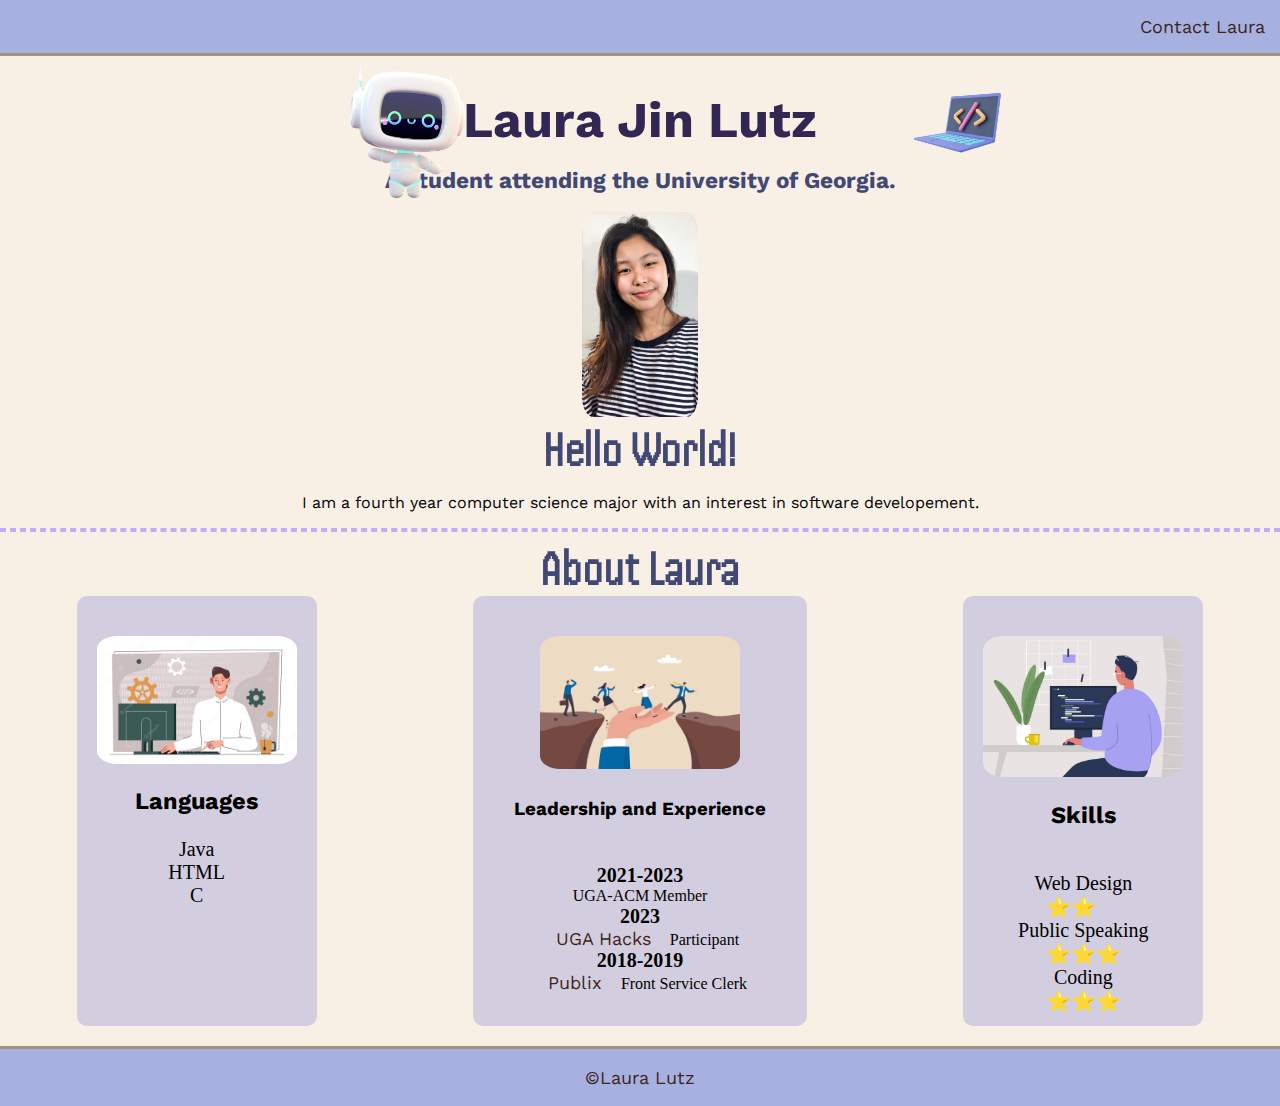
==== index.html @ 6d205edf "Add files via upload" ====
<!DOCTYPE html>
<html lang="en">
<head>
    <meta charset="UTF-8">
    <meta name="viewport" content="width=device-width, initial-scale=1.0">
    <title>Laura Jin Lutz</title>

    <link rel="preconnect" href="https://fonts.googleapis.com">
    <link rel="preconnect" href="https://fonts.gstatic.com" crossorigin>
    <link href="https://fonts.googleapis.com/css2?family=Handjet&family=Noto+Sans+Mahajani&family=Poppins:wght@300&family=Work+Sans&display=swap" rel="stylesheet">

    <link rel="preconnect" href="https://fonts.googleapis.com">
    <link rel="preconnect" href="https://fonts.gstatic.com" crossorigin>
    <link href="https://fonts.googleapis.com/css2?family=Handjet&family=Noto+Sans+Mahajani&display=swap" rel="stylesheet">
    <link rel="stylesheet" href="css/style.css">
    
</head>

<body>
    <nav class="linky">
        <p> 
        <a href="contact.html">Contact Laura</a>
        </p>
    </nav>
    
     <section class="boop">
        <h1> Laura Jin Lutz</h1>
        <h2> A student attending the University of Georgia.</h2>
        <img src="images/Subject.png" width="9%" alt="roboto" class="robot">
        <img src="images/divImgTwo.png" width="9%" alt="laptop" class="laptop">
    </section>  

        <section class="example">
            <img src="images/cvHeadshot.JPG" width="9%" alt="Relative Headshot">

            <h2> Hello World!</h2>
            <p>I am a fourth year computer science major with an interest in software developement.</p>
            <hr>

            <h2>About Laura</h2>

                <div class="three-col">

                    <div class="card">
                        <div class="langText">
                        <img src="images/binaryImg.avif" width="200px" alt="langImg" class="lang">
                        
                            <h3>Languages</h3>
                            <ul>
                                <li>
                                Java
                                </li>
                                <li>
                                HTML 
                                </li>
                                <li>
                                C
                                </li>
                            </ul>
                        </div>
                    </div>

                    <div class="card">
                        <div class="leadText">
                            <img src="images/leadershipImg.jpeg" width="200px" alt="leadImg" class="lead">
                            <h3>Leadership and Experience</h3>
                            <dl>
                            <dt>2021-2023</dt>
                            <dd>UGA-ACM Member</dd>

                            <dt>2023</dt>
                            <dd>
                                <a href="https://ugahacks.com/">UGA Hacks</a> Participant
                            </dd>

                            <dt>2018-2019</dt>
                            <dd>
                            <a href="https://www.publix.com/">Publix</a> Front Service Clerk
                            </dd>
                        </dl>
                        </div>
                     </div>

                    <div class="card">
                        <div class="skillText">
                        <img src="images/skillsImag.jpg" width="200px" alt="skills" class="skill">
                            <h3> Skills</h3>
                            <dl>
                                <dt>Web Design</dt>
                                <dd> ⭐⭐</dd>

                                <dt>Public Speaking</dt>
                                <dd> ⭐⭐⭐</dd>

                                    <dt>Coding</dt>
                                    <dd>⭐⭐⭐</dd>
                            </dl>
                        </div>
                    </div>  
            </div>
    </section>

    <footer>
        <a href="contact.html">&copyLaura Lutz</a>
    </footer>
</body>

</html>
---- css/style.css ----
body {

    text-align: center;
    margin: 0;
    height: 100%;
}


nav {
    background-color: #A6B1E1;
    border-bottom: solid medium #A4907C;
    display: flex;
    justify-content: right;
}

.linky a {
    font-family: 'Handjet', cursive;
    font-family: 'Noto Sans Mahajani', sans-serif;
    font-family: 'Work Sans', sans-serif;
    text-decoration: none;
    font-size: large;
    color: #402218;
    padding: 15px;

}

.linky a:hover {
    color: #9288F8;
}

.boop {
    position: relative;
    background-color: #F8F0E5;
    font-family: 'Handjet', cursive;
    font-family: 'Noto Sans Mahajani', sans-serif;
    font-family: 'Work Sans', sans-serif;
    font-size: 15px; 
    /*padding: 200px 0 0 0;*/
    /*margin: 0px;*/
    display: flex;
    flex-direction: column;
    color: #424874;
    
    
}

.boop h1 {
    margin-bottom: 0px;
    color: #322653;
}

.robot {
    position: absolute;
    top: 10px; 
    left: 350px;
}

.laptop {
    position: absolute;
    top: 5px; 
    left: 900px;
}

footer {
    
    background-color: #A6B1E1;
    border-top: solid medium #A4907C;
    padding: 5px;
    display: flex;
    justify-content: center;

}

 a {
    font-size: large;
    font-family: 'Handjet', cursive;
    font-family: 'Noto Sans Mahajani', sans-serif;
    font-family: 'Work Sans', sans-serif;
    text-decoration: none;
    color: #402218;
    padding: 13px 15px;
}

footer a:hover {
    color: #9288F8;
}

h1{
    font-family: 'Handjet', cursive;
    font-family: 'Noto Sans Mahajani', sans-serif;
    font-family: 'Work Sans', sans-serif;
    font-size: 50px;
    color:black;

}

.example {
    /*padding: 50px 0 0 0;*/
    align-items: center;
    padding-bottom: 20px;
    background-color: #F8F0E5
    
}

hr {
    border-style: dashed;
    border-color: #BEADFA;
    border-width: 2px;
}

.example img {
    border-radius: 10%;
}


.example p {
    font-family: 'Handjet', cursive;
    font-family: 'Noto Sans Mahajani', sans-serif;
    font-family: 'Work Sans', sans-serif;
    
}

ul {
    list-style-type: none;
    padding: 0;
    margin: 0;
    text-align: center;
}

.card {
    box-shadow: 0 4px 8 px 0 rgba(0,0,0,0.2);
    transition: 0.3s;

    padding: 10px;

    border-radius: 10px;

    /*width: 85%;*/
    height: 350px;

    background-color:#D3CEDF;

    padding: 40px 20px;
    text-align: center;
    align-items: center;
}

.card:hover {
    box-shadow: 0 8px 16px 0 rgba(0,0,0,0.2);
}

.langText{
    display: flex;
    align-items: center;
    justify-content: center;
    flex-direction: column;
    font-size: 20px;
}

.leadText{
    display: flex;
    align-items: center;
    justify-content: center;
    flex-direction: column;
    gap: 10px;
}

.leadText dt{
    font-size: 20px;
    font-weight: bold;
    align-items: flex-start;
    
}

.leadText dd{
    flex-wrap: nowrap;
    margin-right: 40px;
    
}

.skillText{
    display: flex;
    align-items: center;
    justify-content: center;
    flex-direction: column;
    font-size: 20px;
}

.skillText dd{
    display: flex;
    flex-grow: 15px;
    margin-right: 40px;
    
}

label {
    display: flex;
    align-items: center;
    font-size: 18px;

}

.three-col {
    position: relative;
    display:grid;
    
    grid-template-columns: 1fr 1fr 1fr;
    justify-content: center;
    align-items: center;

    margin: 50px 50px 30px 50px;

    place-items: center;
    margin: 0 auto;
    height: 100%;
    grid-gap: 50px;
}

.one-col {
    display: flex;
    justify-content: center;
    align-self: center;
    
}

.example h3 {
    font-family: 'Handjet', cursive;
    font-family: 'Noto Sans Mahajani', sans-serif;
    font-family: 'Work Sans', sans-serif;

}


.example h2 {
    margin: 0px;
    font-family: 'Handjet', cursive;
    font-size: 50px;
    /*font-family: 'Noto Sans Mahajani', sans-serif;*/
    color:#424874
}
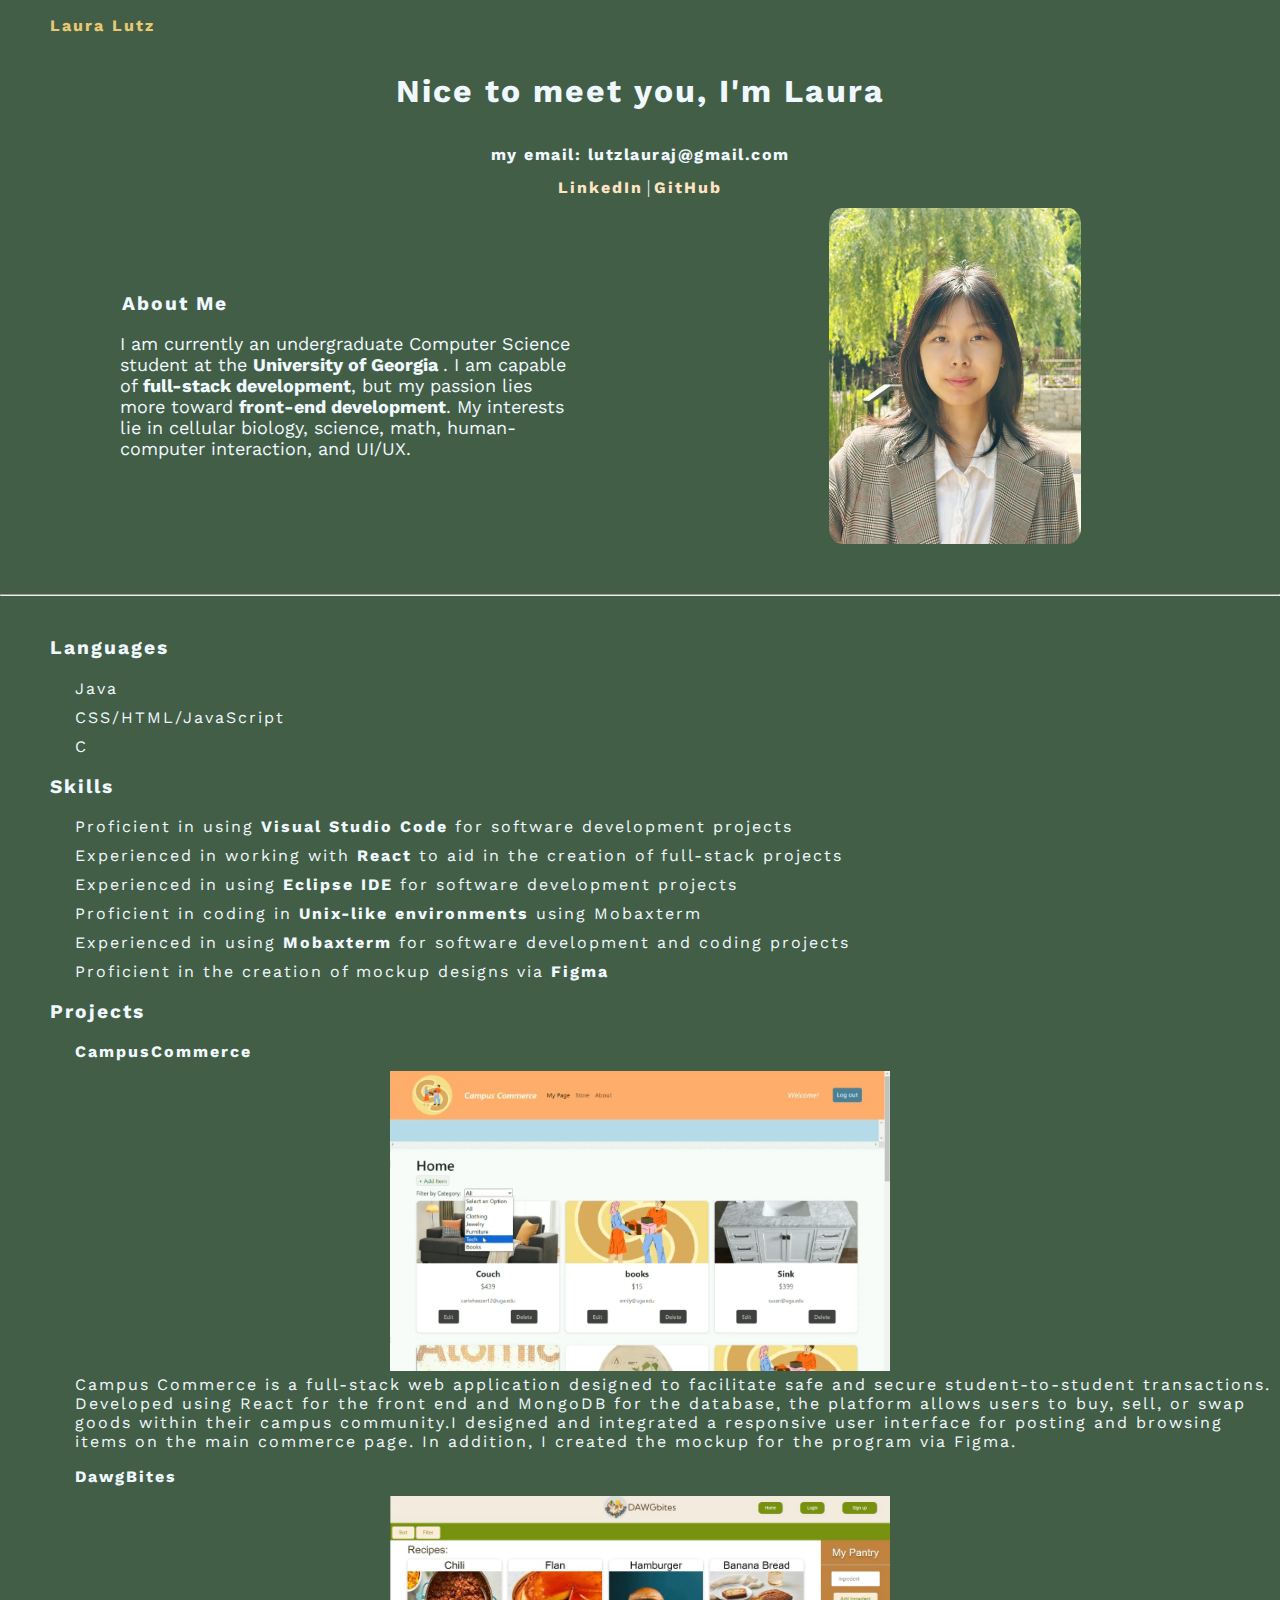
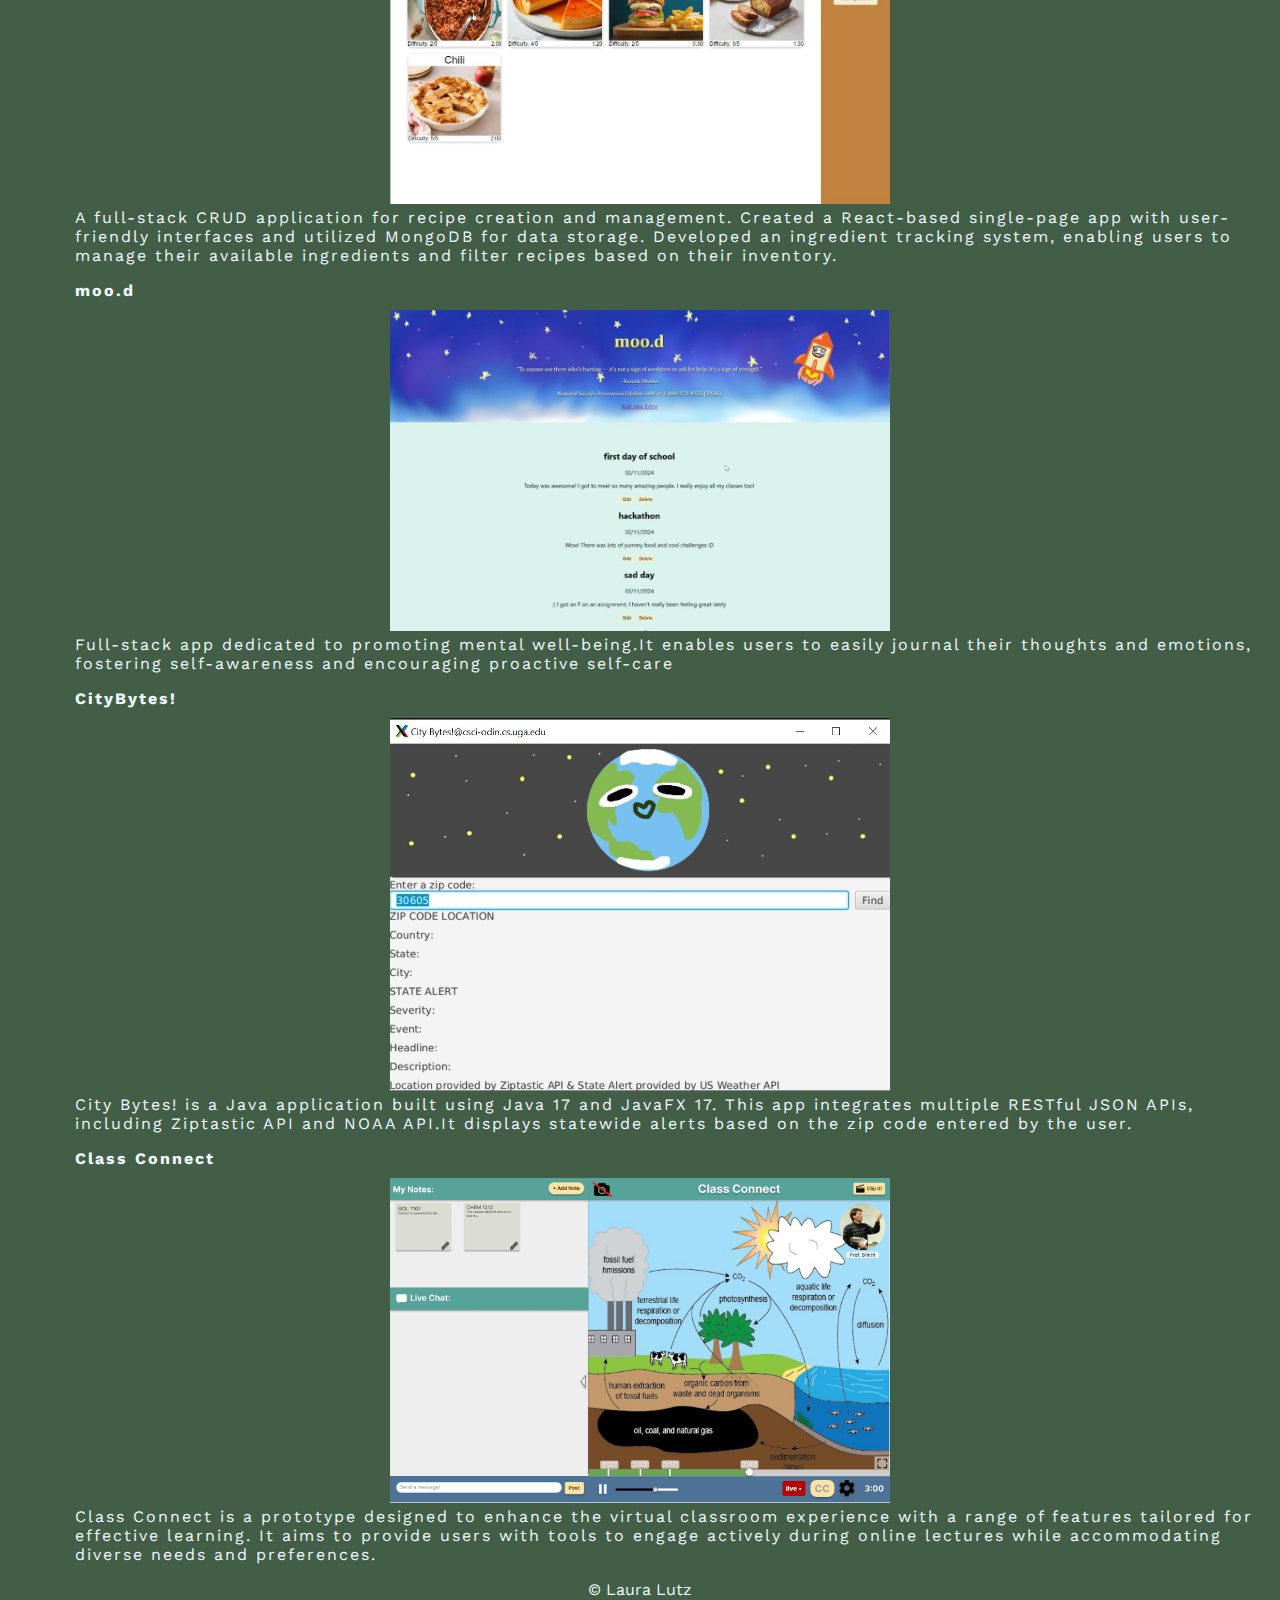
==== commit b609587d: "updated CV project" ====
--- a/index.html
+++ b/index.html
@@ -3,7 +3,7 @@
 <head>
     <meta charset="UTF-8">
     <meta name="viewport" content="width=device-width, initial-scale=1.0">
-    <title>Laura Jin Lutz</title>
+    <title>Get to Know Me!</title>
 
     <link rel="preconnect" href="https://fonts.googleapis.com">
     <link rel="preconnect" href="https://fonts.gstatic.com" crossorigin>
@@ -19,89 +19,132 @@
 <body>
     <nav class="linky">
         <p> 
-        <a href="contact.html">Contact Laura</a>
+        <a href="contact.html" class="fullName">Laura Lutz</a>
         </p>
+
+       <!-- <p> 
+            <a href="https://www.linkedin.com/in/laura-lutz-1a6738254/">
+                <img src="images/linkedIn.png" width="30px" alt="LinkedIn-Logo" class="linkedlogo">
+            </a>
+        </p>
+    -->
     </nav>
     
      <section class="boop">
-        <h1> Laura Jin Lutz</h1>
-        <h2> A student attending the University of Georgia.</h2>
-        <img src="images/Subject.png" width="9%" alt="roboto" class="robot">
-        <img src="images/divImgTwo.png" width="9%" alt="laptop" class="laptop">
+        <h1> Nice to meet you, I'm Laura </h1>
+        <h2 class="email"> my email: lutzlauraj@gmail.com </h2>
+        <a href="https://www.linkedin.com/in/laura-lutz-1a6738254/" class="linkedIn">LinkedIn</a>
+        <span class="separator">|</span>
+        <a href="https://github.com/laura-llama" class="gitHub">GitHub</a>
+        
+
     </section>  
 
         <section class="example">
-            <img src="images/cvHeadshot.JPG" width="9%" alt="Relative Headshot">
+            <div class="about-content">
+                <h2 class="aboutMe">About Me</h2>
 
-            <h2> Hello World!</h2>
-            <p>I am a fourth year computer science major with an interest in software developement.</p>
+                <p class="paragraph">
+                    I am currently an undergraduate Computer Science student at the <strong> University of Georgia </strong>.
+                    I am capable of <strong>full-stack development</strong>, but my passion lies more toward <strong> front-end development</strong>.  
+                    My interests lie in cellular biology, science, math, human-computer interaction, and UI/UX.
+                </p>
+            </div>
+            <img class="headshot" src="images/headshot.jpg" width="20%" alt="Relative Headshot"> 
+        </section>
+        
             <hr>
 
-            <h2>About Laura</h2>
 
                 <div class="three-col">
 
                     <div class="card">
-                        <div class="langText">
-                        <img src="images/binaryImg.avif" width="200px" alt="langImg" class="lang">
-                        
+                        <div class="langText">                        
                             <h3>Languages</h3>
-                            <ul>
-                                <li>
-                                Java
-                                </li>
-                                <li>
-                                HTML 
-                                </li>
-                                <li>
-                                C
-                                </li>
-                            </ul>
+                            <dl>
+                                <dt>Java</dt>
+                                <dt>CSS/HTML/JavaScript</dt>
+                                <dt>C</dt>
+
+                            </dl>
                         </div>
                     </div>
 
+
+                    <div class="card">
+                        <div class="skillText">
+                            <h3> Skills</h3>
+                            <dl>
+                                <dt></dt>
+                                <dt>Proficient in using <strong>Visual Studio Code</strong> for software development projects</dt>
+                                <dt>Experienced in working with <strong>React</strong> to aid in the creation of full-stack projects</dt>
+                                <dt>Experienced in using <strong>Eclipse IDE</strong> for software development projects</dt>
+                                <dt>Proficient in coding in <strong>Unix-like environments</strong> using Mobaxterm</dt>
+                                <dt>Experienced in using <strong> Mobaxterm</strong> for software development and coding projects</dt>
+                                <dt>Proficient in the creation of mockup designs via <strong>Figma</strong></dt>
+
+                            </dl>
+                        </div>
+                    </div> 
+
                     <div class="card">
                         <div class="leadText">
-                            <img src="images/leadershipImg.jpeg" width="200px" alt="leadImg" class="lead">
-                            <h3>Leadership and Experience</h3>
+                            <h3>Projects</h3>
                             <dl>
-                            <dt>2021-2023</dt>
-                            <dd>UGA-ACM Member</dd>
 
-                            <dt>2023</dt>
-                            <dd>
-                                <a href="https://ugahacks.com/">UGA Hacks</a> Participant
+                            <dt><strong>CampusCommerce</strong></dt>
+                            <img src="images/cc.jpg" width="500px" alt="leadImg" class="lead">
+                                <dd>
+                                    Campus Commerce is a full-stack web application designed to facilitate safe and
+                                    secure student-to-student transactions. Developed using React for the front end
+                                    and MongoDB for the database, the platform allows users to buy, sell, or swap
+                                    goods within their campus community.I designed and integrated a responsive
+                                    user interface for posting and browsing items on the main commerce page.
+                                    In addition, I created the mockup for the program via Figma.
+                                </dd>
+                            <dt><strong>DawgBites</strong></dt>
+                            <img src="images/dawgBites.png" width="500px" alt="leadImg" class="lead">
+                                <dd>
+                                    A full-stack CRUD application for recipe creation and management. Created a
+                                    React-based single-page app with user-friendly interfaces and utilized MongoDB
+                                    for data storage. Developed an ingredient tracking system, enabling users to
+                                    manage their available ingredients and filter recipes based on their inventory.
+                                </dd>
+
+                            <dt><strong>moo.d</strong></dt>
+                            <img src="images/mood.jpg" width="500px" alt="leadImg" class="lead">
+                            <dd> 
+                                Full-stack app dedicated to promoting mental well-being.It enables users to
+                                easily journal their thoughts and emotions, fostering self-awareness and
+                                encouraging proactive self-care
                             </dd>
 
-                            <dt>2018-2019</dt>
+                            <dt><strong>CityBytes!</strong></dt>
+                            <img src="images/CityBytesApp.jpg" width="500px" alt="leadImg" class="lead">
                             <dd>
-                            <a href="https://www.publix.com/">Publix</a> Front Service Clerk
+                                City Bytes! is a Java application built using Java 17 and JavaFX 17. This app
+                                integrates multiple RESTful JSON APIs, including Ziptastic API and NOAA API.It
+                                displays statewide alerts based on the zip code entered by the user.
                             </dd>
+
+                            <dt><strong>Class Connect</strong></dt>
+                            <img src="images/classconnect.png" width="500px" alt="leadImg" class="lead">
+                            <dd>
+                                Class Connect is a prototype designed to enhance the virtual classroom experience with a range of features tailored for effective learning. 
+                                It aims to provide users with tools to engage actively during online lectures while accommodating diverse needs and preferences. 
+                            </dd>
+                                
+
+                        
                         </dl>
                         </div>
                      </div>
-
-                    <div class="card">
-                        <div class="skillText">
-                        <img src="images/skillsImag.jpg" width="200px" alt="skills" class="skill">
-                            <h3> Skills</h3>
-                            <dl>
-                                <dt>Web Design</dt>
-                                <dd> ⭐⭐</dd>
-
-                                <dt>Public Speaking</dt>
-                                <dd> ⭐⭐⭐</dd>
-
-                                    <dt>Coding</dt>
-                                    <dd>⭐⭐⭐</dd>
-                            </dl>
-                        </div>
-                    </div>  
+ 
             </div>
-    </section>
+    
 
     <footer>
-        <a href="contact.html">&copyLaura Lutz</a>
+        <a class="tm" href="contact.html">&copy; Laura Lutz</a>
     </footer>
 </body>
 
--- a/css/style.css
+++ b/css/style.css
@@ -1,240 +1,207 @@
+h1 {
+    font-size: xx-large;
+    font-family: 'Work Sans', sans-serif;
+    color: aliceblue;
+    letter-spacing: 2px;
+    
+}
+
+.boop h2.email {
+    letter-spacing: 1.5px;
+}
+
+.example {
+    display: flex; 
+    align-items: center; 
+    justify-content: space-between; 
+    padding: 10px; 
+
+}
+
+.example .aboutMe {
+    text-align: left;
+    padding-left: 20%;
+    letter-spacing: 2px;
+    font-size: larger;
+}
+
+.paragraph {
+    margin-left: 75px;
+    font-size: large;
+}
+
+.example .headshot {
+    margin-right: 15%;
+    margin-left: 3%;
+    border-radius: 5%;
+    width: 20%;
+    transition: transform 0.3 ease;
+}
+
+.headshot:hover {
+    transform: translateY(-5px);
+}
+
+
+h2 {
+    font-family:  'Work Sans', sans-serif;
+    color: aliceblue;
+}
+
 body {
-
+    background-color: #435e46;
     text-align: center;
     margin: 0;
-    height: 100%;
-}
-
-
-nav {
-    background-color: #A6B1E1;
-    border-bottom: solid medium #A4907C;
+}
+
+p {
+    font-family:  'Work Sans', sans-serif;
+    color: aliceblue;
+    padding-left: 35px;
+    width: 50vh;
+    justify-content: center;
+    text-align: left;
+}
+
+nav { 
+    background-color: #435e46;
     display: flex;
-    justify-content: right;
-}
+    justify-content: left;
+}
+
+
+.fullName {
+    font-size: medium;
+    font-weight: bold;
+    letter-spacing: 2px;
+}
+
+.linkedlogo {
+  
+    height: auto;
+}
+
+.linkedlogo:hover {
+    background-color: #E9C874;
+}
+
+h1 {
+    font-size: xx-large;
+    animation-duration: 1s;
+    animation-iteration-count: 3;
+    display: inline-block;
+    
+}
+
+h2 {
+    font-size: medium;
+}
+
+h1 {
+    animation-name: wave;
+}
+
+h3 {
+    text-align: left;
+    font-family: 'Work Sans', sans-serif;
+    color: aliceblue;
+    padding-left: 50px;
+    letter-spacing: 2px;
+    font-size: larger;
+}
+
+hr {
+    margin-top: 40px;
+    margin-bottom: 40px;
+}
+
+dt {
+    color: aliceblue;
+    font-family: 'Work Sans', sans-serif;
+    margin-bottom: 10px;
+
+}
+
+/*@keyframes wave {
+    0%, 40%, 100% {
+        transform: translateY(0);
+    }
+    20% {
+        transform: translateY(-70px);
+    }
+} */
+
 
 .linky a {
-    font-family: 'Handjet', cursive;
-    font-family: 'Noto Sans Mahajani', sans-serif;
-    font-family: 'Work Sans', sans-serif;
-    text-decoration: none;
+    font-family: 'Work Sans', sans-serif;
+    color: white;
+    text-decoration: none;
+    padding: 15px;
+    color: #E9C874;
+}
+
+.linky a:hover {
+    color: white;
+}
+
+.tm {
+    font-family: 'Work Sans', sans-serif;
+    text-decoration: none;
+    color: aliceblue;
+    padding-bottom: 10px;
+}
+
+.goBack {
+    text-decoration: none;
+    color: #F3CA52;
+}
+
+.goBack:hover {
+    color:bisque;
+}
+
+.card {
+    font-family: 'Work Sans', sans-serif;
+    color: aliceblue;
+    letter-spacing: 2px;
+}
+
+input {
+    margin-bottom: 10px;
+}
+
+.form-submit {
+    margin-top: 10px;
+}
+
+dt {
+    text-align: left;
+    margin-left: 75px;
+}
+
+dd {
+    text-align: left;
+    margin-left: 75px;
+    margin-bottom: 16px;
+}
+
+.linkedIn {
+    font-family: 'Work Sans', sans-serif;
+    letter-spacing: 2px;
+    text-decoration: none;
+    font-weight: bold;
+    color:bisque;
+}
+
+.gitHub {
+    font-family: 'Work Sans', sans-serif;
+    letter-spacing: 2px;
+    text-decoration: none;
+    font-weight: bold;
+    color: bisque;
+}
+
+.separator {
+    color: aliceblue;
     font-size: large;
-    color: #402218;
-    padding: 15px;
-
-}
-
-.linky a:hover {
-    color: #9288F8;
-}
-
-.boop {
-    position: relative;
-    background-color: #F8F0E5;
-    font-family: 'Handjet', cursive;
-    font-family: 'Noto Sans Mahajani', sans-serif;
-    font-family: 'Work Sans', sans-serif;
-    font-size: 15px; 
-    /*padding: 200px 0 0 0;*/
-    /*margin: 0px;*/
-    display: flex;
-    flex-direction: column;
-    color: #424874;
-    
-    
-}
-
-.boop h1 {
-    margin-bottom: 0px;
-    color: #322653;
-}
-
-.robot {
-    position: absolute;
-    top: 10px; 
-    left: 350px;
-}
-
-.laptop {
-    position: absolute;
-    top: 5px; 
-    left: 900px;
-}
-
-footer {
-    
-    background-color: #A6B1E1;
-    border-top: solid medium #A4907C;
-    padding: 5px;
-    display: flex;
-    justify-content: center;
-
-}
-
- a {
-    font-size: large;
-    font-family: 'Handjet', cursive;
-    font-family: 'Noto Sans Mahajani', sans-serif;
-    font-family: 'Work Sans', sans-serif;
-    text-decoration: none;
-    color: #402218;
-    padding: 13px 15px;
-}
-
-footer a:hover {
-    color: #9288F8;
-}
-
-h1{
-    font-family: 'Handjet', cursive;
-    font-family: 'Noto Sans Mahajani', sans-serif;
-    font-family: 'Work Sans', sans-serif;
-    font-size: 50px;
-    color:black;
-
-}
-
-.example {
-    /*padding: 50px 0 0 0;*/
-    align-items: center;
-    padding-bottom: 20px;
-    background-color: #F8F0E5
-    
-}
-
-hr {
-    border-style: dashed;
-    border-color: #BEADFA;
-    border-width: 2px;
-}
-
-.example img {
-    border-radius: 10%;
-}
-
-
-.example p {
-    font-family: 'Handjet', cursive;
-    font-family: 'Noto Sans Mahajani', sans-serif;
-    font-family: 'Work Sans', sans-serif;
-    
-}
-
-ul {
-    list-style-type: none;
-    padding: 0;
-    margin: 0;
-    text-align: center;
-}
-
-.card {
-    box-shadow: 0 4px 8 px 0 rgba(0,0,0,0.2);
-    transition: 0.3s;
-
-    padding: 10px;
-
-    border-radius: 10px;
-
-    /*width: 85%;*/
-    height: 350px;
-
-    background-color:#D3CEDF;
-
-    padding: 40px 20px;
-    text-align: center;
-    align-items: center;
-}
-
-.card:hover {
-    box-shadow: 0 8px 16px 0 rgba(0,0,0,0.2);
-}
-
-.langText{
-    display: flex;
-    align-items: center;
-    justify-content: center;
-    flex-direction: column;
-    font-size: 20px;
-}
-
-.leadText{
-    display: flex;
-    align-items: center;
-    justify-content: center;
-    flex-direction: column;
-    gap: 10px;
-}
-
-.leadText dt{
-    font-size: 20px;
-    font-weight: bold;
-    align-items: flex-start;
-    
-}
-
-.leadText dd{
-    flex-wrap: nowrap;
-    margin-right: 40px;
-    
-}
-
-.skillText{
-    display: flex;
-    align-items: center;
-    justify-content: center;
-    flex-direction: column;
-    font-size: 20px;
-}
-
-.skillText dd{
-    display: flex;
-    flex-grow: 15px;
-    margin-right: 40px;
-    
-}
-
-label {
-    display: flex;
-    align-items: center;
-    font-size: 18px;
-
-}
-
-.three-col {
-    position: relative;
-    display:grid;
-    
-    grid-template-columns: 1fr 1fr 1fr;
-    justify-content: center;
-    align-items: center;
-
-    margin: 50px 50px 30px 50px;
-
-    place-items: center;
-    margin: 0 auto;
-    height: 100%;
-    grid-gap: 50px;
-}
-
-.one-col {
-    display: flex;
-    justify-content: center;
-    align-self: center;
-    
-}
-
-.example h3 {
-    font-family: 'Handjet', cursive;
-    font-family: 'Noto Sans Mahajani', sans-serif;
-    font-family: 'Work Sans', sans-serif;
-
-}
-
-
-.example h2 {
-    margin: 0px;
-    font-family: 'Handjet', cursive;
-    font-size: 50px;
-    /*font-family: 'Noto Sans Mahajani', sans-serif;*/
-    color:#424874
-}
+}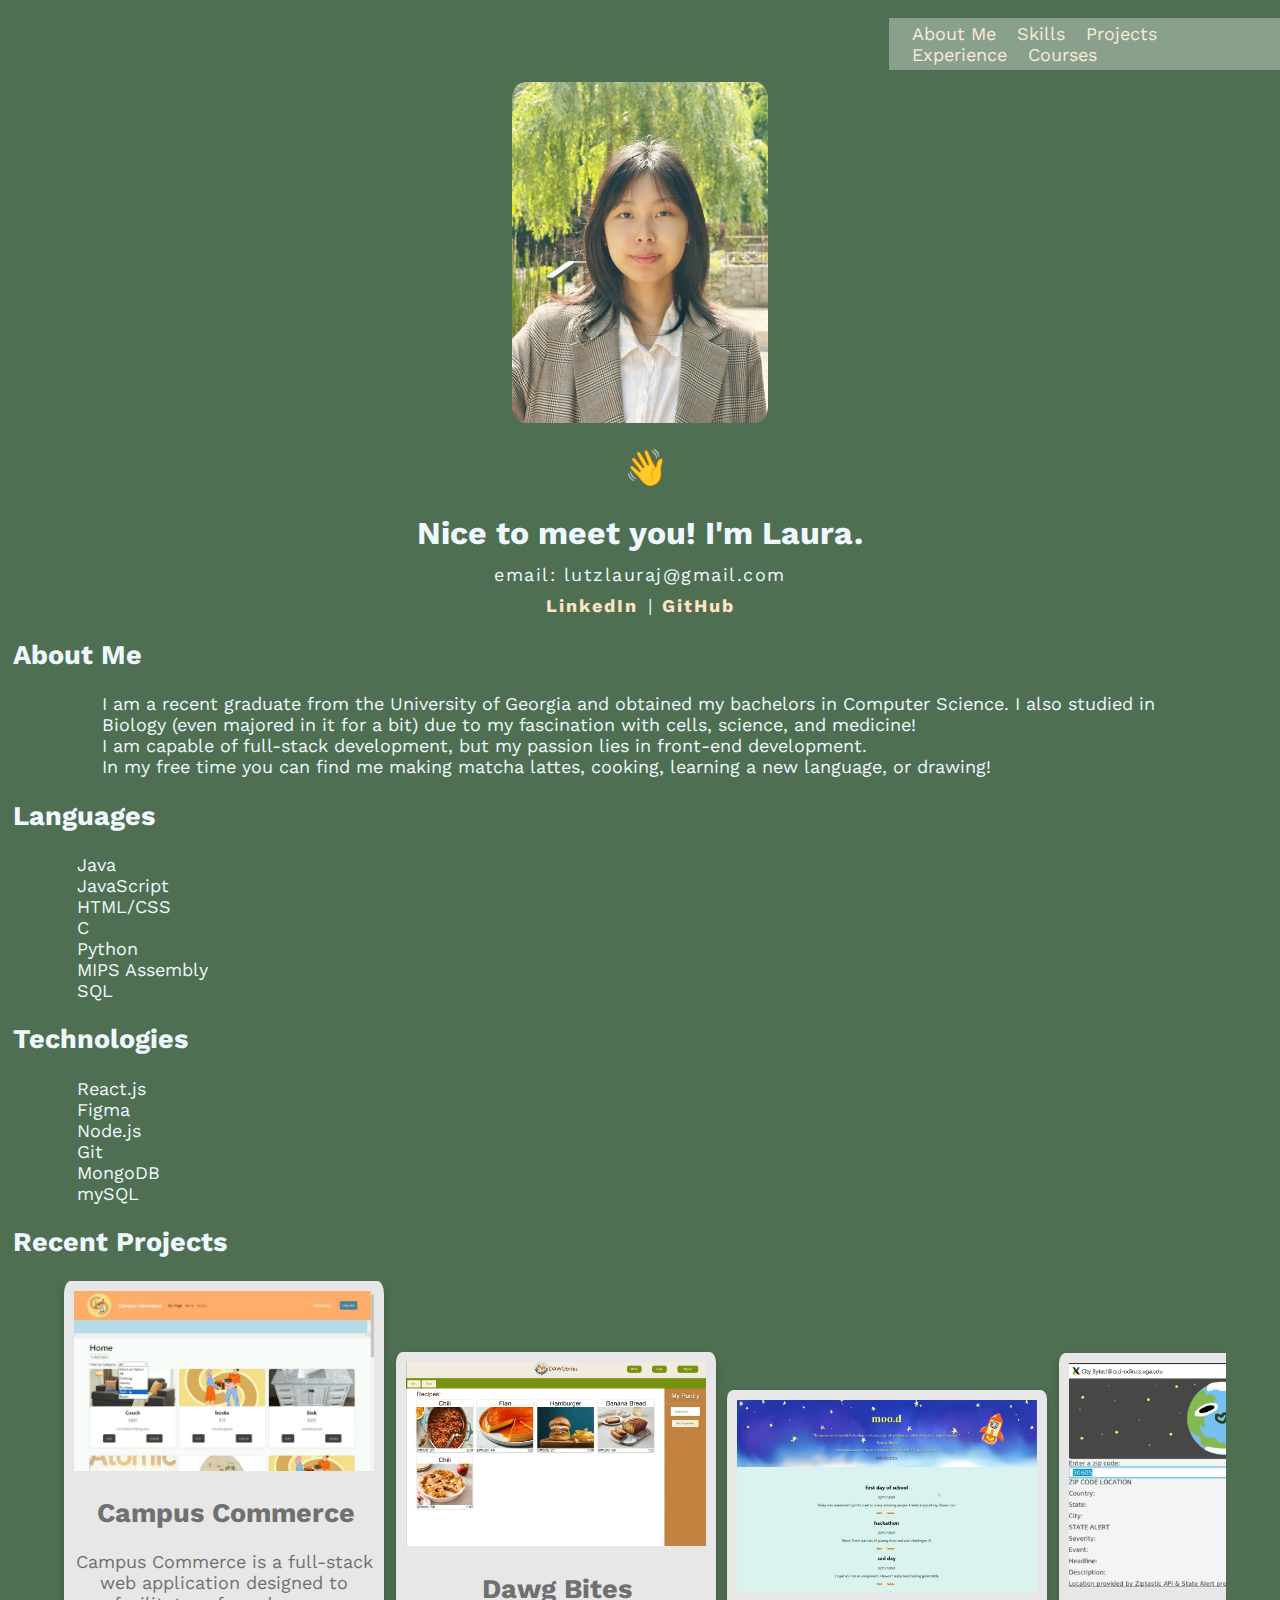
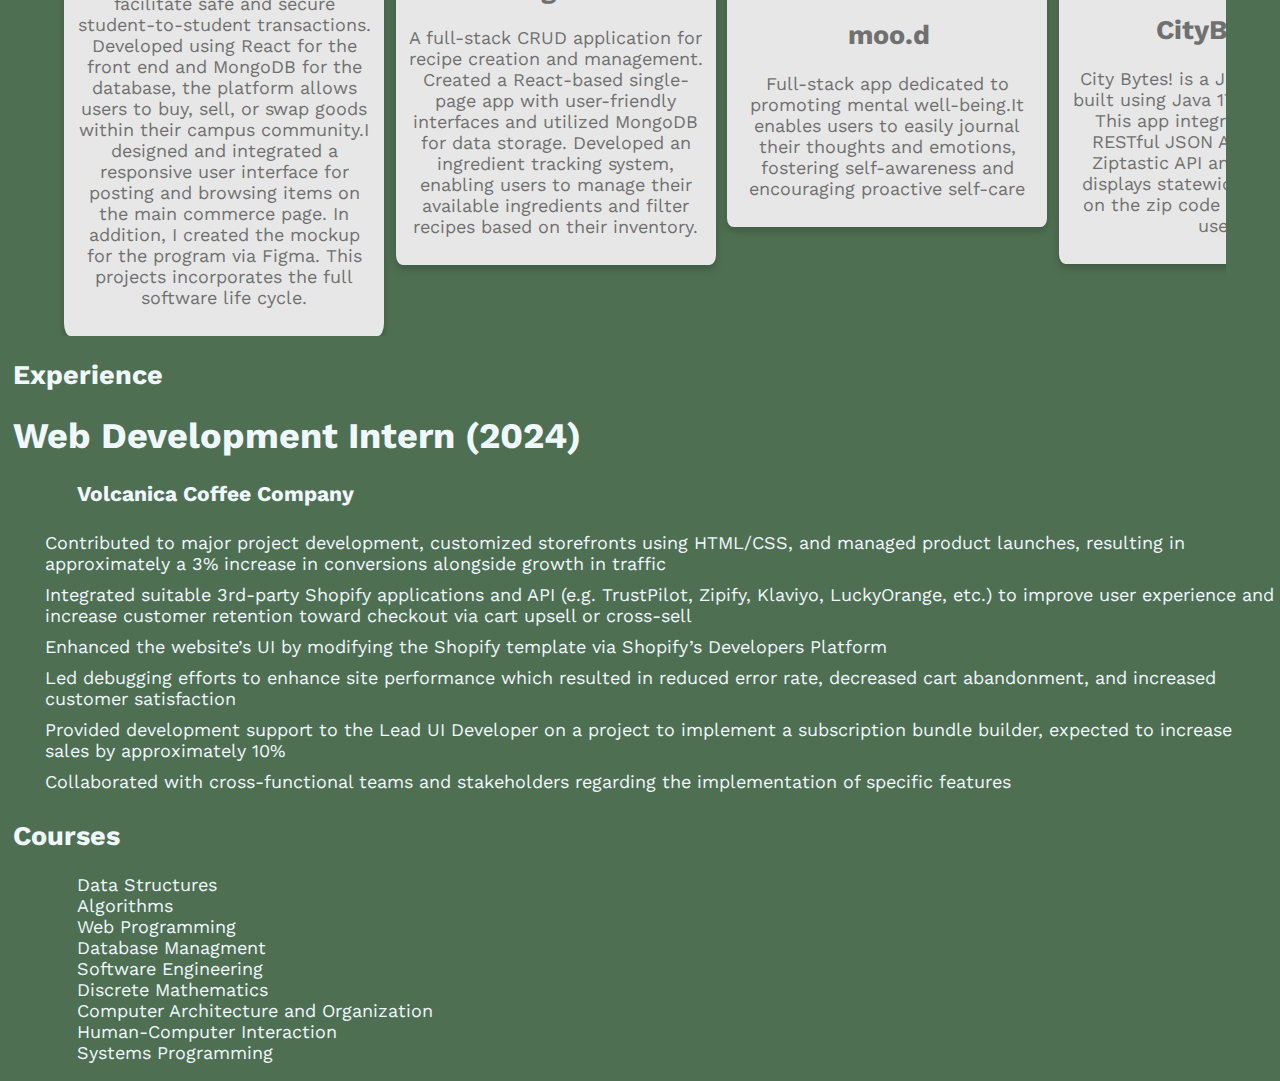
==== commit 80ae3366: "updated html and css" ====
--- a/index.html
+++ b/index.html
@@ -3,8 +3,9 @@
 <head>
     <meta charset="UTF-8">
     <meta name="viewport" content="width=device-width, initial-scale=1.0">
-    <title>Get to Know Me!</title>
+    <title>About Laura</title>
 
+    <!-- Google Font -->
     <link rel="preconnect" href="https://fonts.googleapis.com">
     <link rel="preconnect" href="https://fonts.gstatic.com" crossorigin>
     <link href="https://fonts.googleapis.com/css2?family=Handjet&family=Noto+Sans+Mahajani&family=Poppins:wght@300&family=Work+Sans&display=swap" rel="stylesheet">
@@ -12,140 +13,184 @@
     <link rel="preconnect" href="https://fonts.googleapis.com">
     <link rel="preconnect" href="https://fonts.gstatic.com" crossorigin>
     <link href="https://fonts.googleapis.com/css2?family=Handjet&family=Noto+Sans+Mahajani&display=swap" rel="stylesheet">
+
+    <!-- Style Sheet -->
     <link rel="stylesheet" href="css/style.css">
+
+</head>
+<body>
+
+    <!-- <a href="index.html" class="interior">Leave</a> -->
+
+    <p> </p>
+
+    <header>
+        <nav>
+            <p class="nav-text"> </p>
+            <div class="links">
+                <!-- <a class="nav-link" href=#contact>Contact Me</a> -->
+                <a class="nav-link" href=#aboutMe>About Me</a>
+                <a class="nav-link" href=#skills>Skills</a>
+                <a class="nav-link" href=#projects>Projects</a>
+                <a class="nav-link" href=#experience>Experience</a>
+                <a class="nav-link" href=#courses>Courses</a>
+            </div>
+        </nav>
+    </header>
+
+    <!-- Introduction -->
+
+    <div class="intro-container">
+        <!-- Headshot Img -->
+        <img class="headshot" src="images/headshot.jpg" width="20%" alt="Headshot"> 
+        <h1 class="wave">&#128075;</h1>
+        <h1 class="intro1">Nice to meet you! I'm Laura.</h1>
+
+        <p class="email">email: lutzlauraj@gmail.com</p>
+
+        <div class="socials">
+            <a href="https://www.linkedin.com/in/laurajlutz" class="linkedIn">LinkedIn</a>
+            <span class="separator">|</span>
+            <a href="https://github.com/laura-llama" class="gitHub">GitHub</a>
+        </div>
+    </div>
     
-</head>
+    
+    <section class="aboutME" id="aboutMe">
+        <h2 class="about">About Me</h2>
+        <p>I am a recent graduate from the University of Georgia and obtained my bachelors in Computer Science. I also studied in Biology (even majored in it for a bit) due to my fascination with cells, science, and medicine!</p>
+        <p>I am capable of full-stack development, but my passion lies in front-end development.</p>
+        <p>In my free time you can find me making matcha lattes, cooking, learning a new language, or drawing!</p>
+    </section>
 
-<body>
-    <nav class="linky">
-        <p> 
-        <a href="contact.html" class="fullName">Laura Lutz</a>
-        </p>
+    <section id="skills">
+        <!-- <h2>Skills & Languages</h2> -->
 
-       <!-- <p> 
-            <a href="https://www.linkedin.com/in/laura-lutz-1a6738254/">
-                <img src="images/linkedIn.png" width="30px" alt="LinkedIn-Logo" class="linkedlogo">
-            </a>
-        </p>
-    -->
-    </nav>
-    
-     <section class="boop">
-        <h1> Nice to meet you, I'm Laura </h1>
-        <h2 class="email"> my email: lutzlauraj@gmail.com </h2>
-        <a href="https://www.linkedin.com/in/laura-lutz-1a6738254/" class="linkedIn">LinkedIn</a>
-        <span class="separator">|</span>
-        <a href="https://github.com/laura-llama" class="gitHub">GitHub</a>
-        
+        <h2>Languages</h2>
+        <dl>
+            <dt>Java</dt>
+            <dt>JavaScript</dt>
+            <dt>HTML/CSS</dt>
+            <dt>C</dt>
+            <dt>Python</dt>
+            <dt>MIPS Assembly</dt>
+            <dt>SQL</dt>
+        </dl>
 
-    </section>  
+        <h2>Technologies</h2>
+        <dl>
+            <dt>React.js</dt>
+            <dt>Figma</dt>
+            <dt>Node.js</dt>
+            <dt>Git</dt>
+            <dt>MongoDB</dt>
+            <dt>mySQL</dt>
+        </dl>
 
-        <section class="example">
-            <div class="about-content">
-                <h2 class="aboutMe">About Me</h2>
+    </section>
 
-                <p class="paragraph">
-                    I am currently an undergraduate Computer Science student at the <strong> University of Georgia </strong>.
-                    I am capable of <strong>full-stack development</strong>, but my passion lies more toward <strong> front-end development</strong>.  
-                    My interests lie in cellular biology, science, math, human-computer interaction, and UI/UX.
+
+    <section id="projects" class="projCont">
+    <h2 class="projects">Recent Projects</h2>
+    <!-- Projects -->
+     <div class="row"> 
+        <div class="column">
+            <div class="proj">
+                <img src="images/cc.jpg" width="300px" alt="Campus Commerce Image" class="ccImg">
+                <h2>Campus Commerce</h2>
+                <p>
+                    Campus Commerce is a full-stack web application designed to facilitate safe and
+                    secure student-to-student transactions. Developed using React for the front end
+                    and MongoDB for the database, the platform allows users to buy, sell, or swap
+                    goods within their campus community.I designed and integrated a responsive
+                    user interface for posting and browsing items on the main commerce page.
+                    In addition, I created the mockup for the program via Figma. This projects incorporates the full software life cycle.
                 </p>
             </div>
-            <img class="headshot" src="images/headshot.jpg" width="20%" alt="Relative Headshot"> 
-        </section>
-        
-            <hr>
+            <div class="proj">
+                <img src="images/dawgBites.png" width="300px" alt="Dawg Bites Image" class="dbImg">
+                <h2>Dawg Bites</h2>
+                <p>
+                    A full-stack CRUD application for recipe creation and management. Created a
+                    React-based single-page app with user-friendly interfaces and utilized MongoDB
+                    for data storage. Developed an ingredient tracking system, enabling users to
+                    manage their available ingredients and filter recipes based on their inventory.        
+                </p>
+            </div>
+            <div class="proj">
+                <img src="images/mood.jpg" width="300px" alt="Mood Image" class="moodImg">
+                <h2>moo.d</h2>
+                <p>
+                    Full-stack app dedicated to promoting mental well-being.It enables users to
+                    easily journal their thoughts and emotions, fostering self-awareness and
+                    encouraging proactive self-care
+                </p>
+            </div>
+            <div class="proj">
+                <img src="images/CityBytesApp.jpg" width="300px" alt="City Bytes App Image" class="cbProj">
+                <h2>CityBytes</h2>
+                <p> 
+                    City Bytes! is a Java application built using Java 17 and JavaFX 17. This app
+                    integrates multiple RESTful JSON APIs, including Ziptastic API and NOAA API.It
+                    displays statewide alerts based on the zip code entered by the user.
+                </p>
+            </div>
+            <div class="proj">
+                <img src="images/classconnect.png" width="300px" alt="Class Connect Mock Up" class="ccImg">
+                <h2>Class Connect Mock Up</h2>
+                <p> 
+                    Class Connect is a prototype designed to enhance the virtual classroom experience with a range of features tailored for effective learning. 
+                    It aims to provide users with tools to engage actively during online lectures while accommodating diverse needs and preferences. 
+                </p>
+            </div>
+        </div>
+        <!-- Clear any floats/flexbox -->
+        <div style="clear:both;"></div>
+     </div>
+    </section>
 
 
-                <div class="three-col">
+    <section id="experience">
+        <h2>Experience</h2>
+        <h1>Web Development Intern (2024) </h1>
+        <dl>
+            <dt><h3>Volcanica Coffee Company</h3></dt>
+            <dd>
+                Contributed to major project development, customized storefronts using HTML/CSS, and managed product launches, resulting in approximately a 3% increase in conversions alongside growth in traffic
+            </dd>
+            <dd>
+                Integrated suitable 3rd-party Shopify applications and API (e.g. TrustPilot, Zipify, Klaviyo, LuckyOrange, etc.) to improve user experience and increase customer retention toward checkout via cart upsell or cross-sell
+            </dd>
+            <dd>
+                Enhanced the website’s UI by modifying the Shopify template via Shopify’s Developers Platform 
+            </dd>
+            <dd>
+                Led debugging efforts to enhance site performance which resulted in reduced error rate, decreased cart abandonment, and increased customer satisfaction
+            </dd>
+            <dd>
+                Provided development support to the Lead UI Developer on a project to implement a subscription bundle builder, expected to increase sales by approximately 10%
+            </dd>
+            <dd>
+                Collaborated with cross-functional teams and stakeholders regarding the implementation of specific features
+            </dd>
+        </dl>
+    </section>
 
-                    <div class="card">
-                        <div class="langText">                        
-                            <h3>Languages</h3>
-                            <dl>
-                                <dt>Java</dt>
-                                <dt>CSS/HTML/JavaScript</dt>
-                                <dt>C</dt>
+    <section id="courses">
+        <h2>Courses</h2>
+        <dl>
+            <dt>Data Structures</dt>
+            <dt>Algorithms</dt>
+            <dt>Web Programming</dt>
+            <dt>Database Managment</dt>
+            <dt>Software Engineering</dt>
+            <dt>Discrete Mathematics</dt>
+            <dt>Computer Architecture and Organization</dt>
+            <dt>Human-Computer Interaction</dt>
+            <dt>Systems Programming</dt>
 
-                            </dl>
-                        </div>
-                    </div>
+        </dl>
+    </section>
 
-
-                    <div class="card">
-                        <div class="skillText">
-                            <h3> Skills</h3>
-                            <dl>
-                                <dt></dt>
-                                <dt>Proficient in using <strong>Visual Studio Code</strong> for software development projects</dt>
-                                <dt>Experienced in working with <strong>React</strong> to aid in the creation of full-stack projects</dt>
-                                <dt>Experienced in using <strong>Eclipse IDE</strong> for software development projects</dt>
-                                <dt>Proficient in coding in <strong>Unix-like environments</strong> using Mobaxterm</dt>
-                                <dt>Experienced in using <strong> Mobaxterm</strong> for software development and coding projects</dt>
-                                <dt>Proficient in the creation of mockup designs via <strong>Figma</strong></dt>
-
-                            </dl>
-                        </div>
-                    </div> 
-
-                    <div class="card">
-                        <div class="leadText">
-                            <h3>Projects</h3>
-                            <dl>
-
-                            <dt><strong>CampusCommerce</strong></dt>
-                            <img src="images/cc.jpg" width="500px" alt="leadImg" class="lead">
-                                <dd>
-                                    Campus Commerce is a full-stack web application designed to facilitate safe and
-                                    secure student-to-student transactions. Developed using React for the front end
-                                    and MongoDB for the database, the platform allows users to buy, sell, or swap
-                                    goods within their campus community.I designed and integrated a responsive
-                                    user interface for posting and browsing items on the main commerce page.
-                                    In addition, I created the mockup for the program via Figma.
-                                </dd>
-                            <dt><strong>DawgBites</strong></dt>
-                            <img src="images/dawgBites.png" width="500px" alt="leadImg" class="lead">
-                                <dd>
-                                    A full-stack CRUD application for recipe creation and management. Created a
-                                    React-based single-page app with user-friendly interfaces and utilized MongoDB
-                                    for data storage. Developed an ingredient tracking system, enabling users to
-                                    manage their available ingredients and filter recipes based on their inventory.
-                                </dd>
-
-                            <dt><strong>moo.d</strong></dt>
-                            <img src="images/mood.jpg" width="500px" alt="leadImg" class="lead">
-                            <dd> 
-                                Full-stack app dedicated to promoting mental well-being.It enables users to
-                                easily journal their thoughts and emotions, fostering self-awareness and
-                                encouraging proactive self-care
-                            </dd>
-
-                            <dt><strong>CityBytes!</strong></dt>
-                            <img src="images/CityBytesApp.jpg" width="500px" alt="leadImg" class="lead">
-                            <dd>
-                                City Bytes! is a Java application built using Java 17 and JavaFX 17. This app
-                                integrates multiple RESTful JSON APIs, including Ziptastic API and NOAA API.It
-                                displays statewide alerts based on the zip code entered by the user.
-                            </dd>
-
-                            <dt><strong>Class Connect</strong></dt>
-                            <img src="images/classconnect.png" width="500px" alt="leadImg" class="lead">
-                            <dd>
-                                Class Connect is a prototype designed to enhance the virtual classroom experience with a range of features tailored for effective learning. 
-                                It aims to provide users with tools to engage actively during online lectures while accommodating diverse needs and preferences. 
-                            </dd>
-                                
-
-                        
-                        </dl>
-                        </div>
-                     </div>
- 
-            </div>
-    
-
-    <footer>
-        <a class="tm" href="contact.html">&copy; Laura Lutz</a>
-    </footer>
 </body>
-
 </html>--- a/css/style.css
+++ b/css/style.css
@@ -1,207 +1,228 @@
+body {
+    /* background-color: #607a6362; */
+    background-color: #4F6F52;
+    /* text-align: center; */
+
+    /* Double check size */
+    font-size: large; 
+
+    /* Google Font */
+    font-family:  'Work Sans', sans-serif;
+    margin: 0;
+    padding: 0;
+
+}
+
+/* Universal Selector for text color */
+* {
+    /* color:#707070; */
+    color: aliceblue;
+}
+
+nav {
+    background-color: #89a18c;
+    top: 0;
+    right:0;
+    display: flex;
+    justify-content: space-between;
+    align-items: center;
+
+}
+
+.nav-link {
+    padding: 2%;
+    text-align: center;
+    text-decoration: none;
+    color: antiquewhite;
+
+}
+
+.nav-link:hover {
+    color: rgb(116, 91, 60);
+}
+
+.nav-text {
+    color: rgb(231, 231, 231);
+    padding: 2%;
+}
+
+.email {
+    letter-spacing: 1.5px;
+    font-size: large;
+    margin: 1% 0% 0% 0%;
+}
+
+.socials a {
+    color: bisque;
+    text-decoration: none;
+    font-weight: bold;
+    letter-spacing: 2px;
+}
+
+.socials a:hover {
+    color: rgb(81, 60, 34);
+}
+
+header {
+    position: fixed;
+    right:0;
+
+    /* Stacking Context */
+    z-index: 1;
+}
+
+/* .intro {
+    color: #e6e6e6;
+    font-size: xx-large;
+    letter-spacing: 1px;
+    margin-top: 4%;
+    margin-bottom: 0%;
+} */
+
+h2 {
+    margin-left: 1%;
+    /* color:#5c5b5b; */
+    color: aliceblue;
+}
+
 h1 {
+    margin-left: 1%;
+}
+
+
+.intro-container {
+    display: flex;
+    flex-wrap: wrap;
+
+    flex-direction: column;
+}
+
+.intro1 {
     font-size: xx-large;
-    font-family: 'Work Sans', sans-serif;
-    color: aliceblue;
-    letter-spacing: 2px;
-    
-}
-
-.boop h2.email {
-    letter-spacing: 1.5px;
-}
-
-.example {
-    display: flex; 
-    align-items: center; 
-    justify-content: space-between; 
-    padding: 10px; 
-
-}
-
-.example .aboutMe {
+    margin: 0%;
+    /* text-align: right;
+    margin-left: 1%; */
+}
+
+.socials {
+    display: flex;
+    justify-content: center;
+    gap: 10px; /* Space between links */
+    margin-top: 10px; /* Add some spacing above the links */
+}
+
+.aboutME {
+    margin: 0%;
     text-align: left;
-    padding-left: 20%;
-    letter-spacing: 2px;
-    font-size: larger;
-}
-
-.paragraph {
-    margin-left: 75px;
-    font-size: large;
-}
-
-.example .headshot {
-    margin-right: 15%;
-    margin-left: 3%;
+}
+
+.aboutME p {
+    margin: 0 8%;
+}
+
+dt {
+    margin: 0 6%;
+}
+
+dd {
+    padding: 5px;
+}
+
+.wave {
+    /* margin-left: 3%; */
+
+    /* Animation */
+    animation-name: wave;
+    animation-duration: 5s;
+    animation-iteration-count: infinite;
+}
+
+/* Animation */
+@keyframes wave {
+    /* 0% {transform: translateY(0);}
+    20% {transform: translateY(0);}
+    40% {transform: translateY(-30px);}
+    60% {transform: translateY(0);}
+    80% {transform: translateY(-15);}
+    100% {transform: translateY(0);} */
+
+    0% {transform: translateX(0);}
+    20% {transform: translateX(0);}
+    40% {transform: translate3D(-25px, 25px, 25px)}
+    /* 40% {transform: translateX(-30px);} */
+    /* 60% {transform: translateX(0);} */
+    80% {transform: translate3D(25px, -25px, 0)}
+    100% {transform: translateX(0);}
+
+    /* 50% {
+        transform: translate3D(25px, -25px, 0);
+      } */
+
+}
+
+.headshot {
+    /* clip-path: circle(); */
+    margin-bottom: 0%;
+    /* margin-left: 12%; */
+    margin-top: 5%;
     border-radius: 5%;
-    width: 20%;
-    transition: transform 0.3 ease;
+}
+
+.intro-container {
+    display: flex;
+    align-items: center;
 }
 
 .headshot:hover {
     transform: translateY(-5px);
 }
 
-
-h2 {
-    font-family:  'Work Sans', sans-serif;
-    color: aliceblue;
-}
-
-body {
-    background-color: #435e46;
+/* Project Cards */
+
+.projectCont {
+    align-items: center;
+}
+
+
+.column {
+    display: flex;
+    align-items: center;
+    /* margin: 0 auto; */
+    float: left;
+    width: 90%;
+    padding: 0 10px;
+
+    overflow:auto ;
+}
+
+.row {
+    display:flex;
+    flex-wrap: wrap;
+    justify-content: center;
+    
+    overflow-x: auto;
+}
+
+.proj {
+    box-shadow: 0 4px 8px 0 rgba(0, 0, 0, 0.2);
+    padding: 10px;
     text-align: center;
-    margin: 0;
-}
-
-p {
-    font-family:  'Work Sans', sans-serif;
-    color: aliceblue;
-    padding-left: 35px;
-    width: 50vh;
-    justify-content: center;
-    text-align: left;
-}
-
-nav { 
-    background-color: #435e46;
-    display: flex;
-    justify-content: left;
-}
-
-
-.fullName {
-    font-size: medium;
-    font-weight: bold;
-    letter-spacing: 2px;
-}
-
-.linkedlogo {
-  
-    height: auto;
-}
-
-.linkedlogo:hover {
-    background-color: #E9C874;
-}
-
-h1 {
-    font-size: xx-large;
-    animation-duration: 1s;
-    animation-iteration-count: 3;
-    display: inline-block;
-    
-}
-
-h2 {
-    font-size: medium;
-}
-
-h1 {
-    animation-name: wave;
-}
-
-h3 {
-    text-align: left;
-    font-family: 'Work Sans', sans-serif;
-    color: aliceblue;
-    padding-left: 50px;
-    letter-spacing: 2px;
-    font-size: larger;
-}
-
-hr {
-    margin-top: 40px;
-    margin-bottom: 40px;
-}
-
-dt {
-    color: aliceblue;
-    font-family: 'Work Sans', sans-serif;
-    margin-bottom: 10px;
-
-}
-
-/*@keyframes wave {
-    0%, 40%, 100% {
-        transform: translateY(0);
-    }
-    20% {
-        transform: translateY(-70px);
-    }
-} */
-
-
-.linky a {
-    font-family: 'Work Sans', sans-serif;
-    color: white;
-    text-decoration: none;
-    padding: 15px;
-    color: #E9C874;
-}
-
-.linky a:hover {
-    color: white;
-}
-
-.tm {
-    font-family: 'Work Sans', sans-serif;
-    text-decoration: none;
-    color: aliceblue;
-    padding-bottom: 10px;
-}
-
-.goBack {
-    text-decoration: none;
-    color: #F3CA52;
-}
-
-.goBack:hover {
-    color:bisque;
-}
-
-.card {
-    font-family: 'Work Sans', sans-serif;
-    color: aliceblue;
-    letter-spacing: 2px;
-}
-
-input {
-    margin-bottom: 10px;
-}
-
-.form-submit {
-    margin-top: 10px;
-}
-
-dt {
-    text-align: left;
-    margin-left: 75px;
-}
-
-dd {
-    text-align: left;
-    margin-left: 75px;
-    margin-bottom: 16px;
-}
-
-.linkedIn {
-    font-family: 'Work Sans', sans-serif;
-    letter-spacing: 2px;
-    text-decoration: none;
-    font-weight: bold;
-    color:bisque;
-}
-
-.gitHub {
-    font-family: 'Work Sans', sans-serif;
-    letter-spacing: 2px;
-    text-decoration: none;
-    font-weight: bold;
-    color: bisque;
-}
-
-.separator {
-    color: aliceblue;
-    font-size: large;
-}+    background-color: rgb(231, 231, 231);
+    overflow: wrap;
+
+    margin-right: 1%;
+    border-radius: 2%;
+}
+
+.proj:hover {
+    transform: translateY(-5px);
+    z-index: 0;
+}
+
+#projects .proj p {
+    color:#707070;
+}
+
+#projects .proj h2 {
+    color:#707070;
+}
